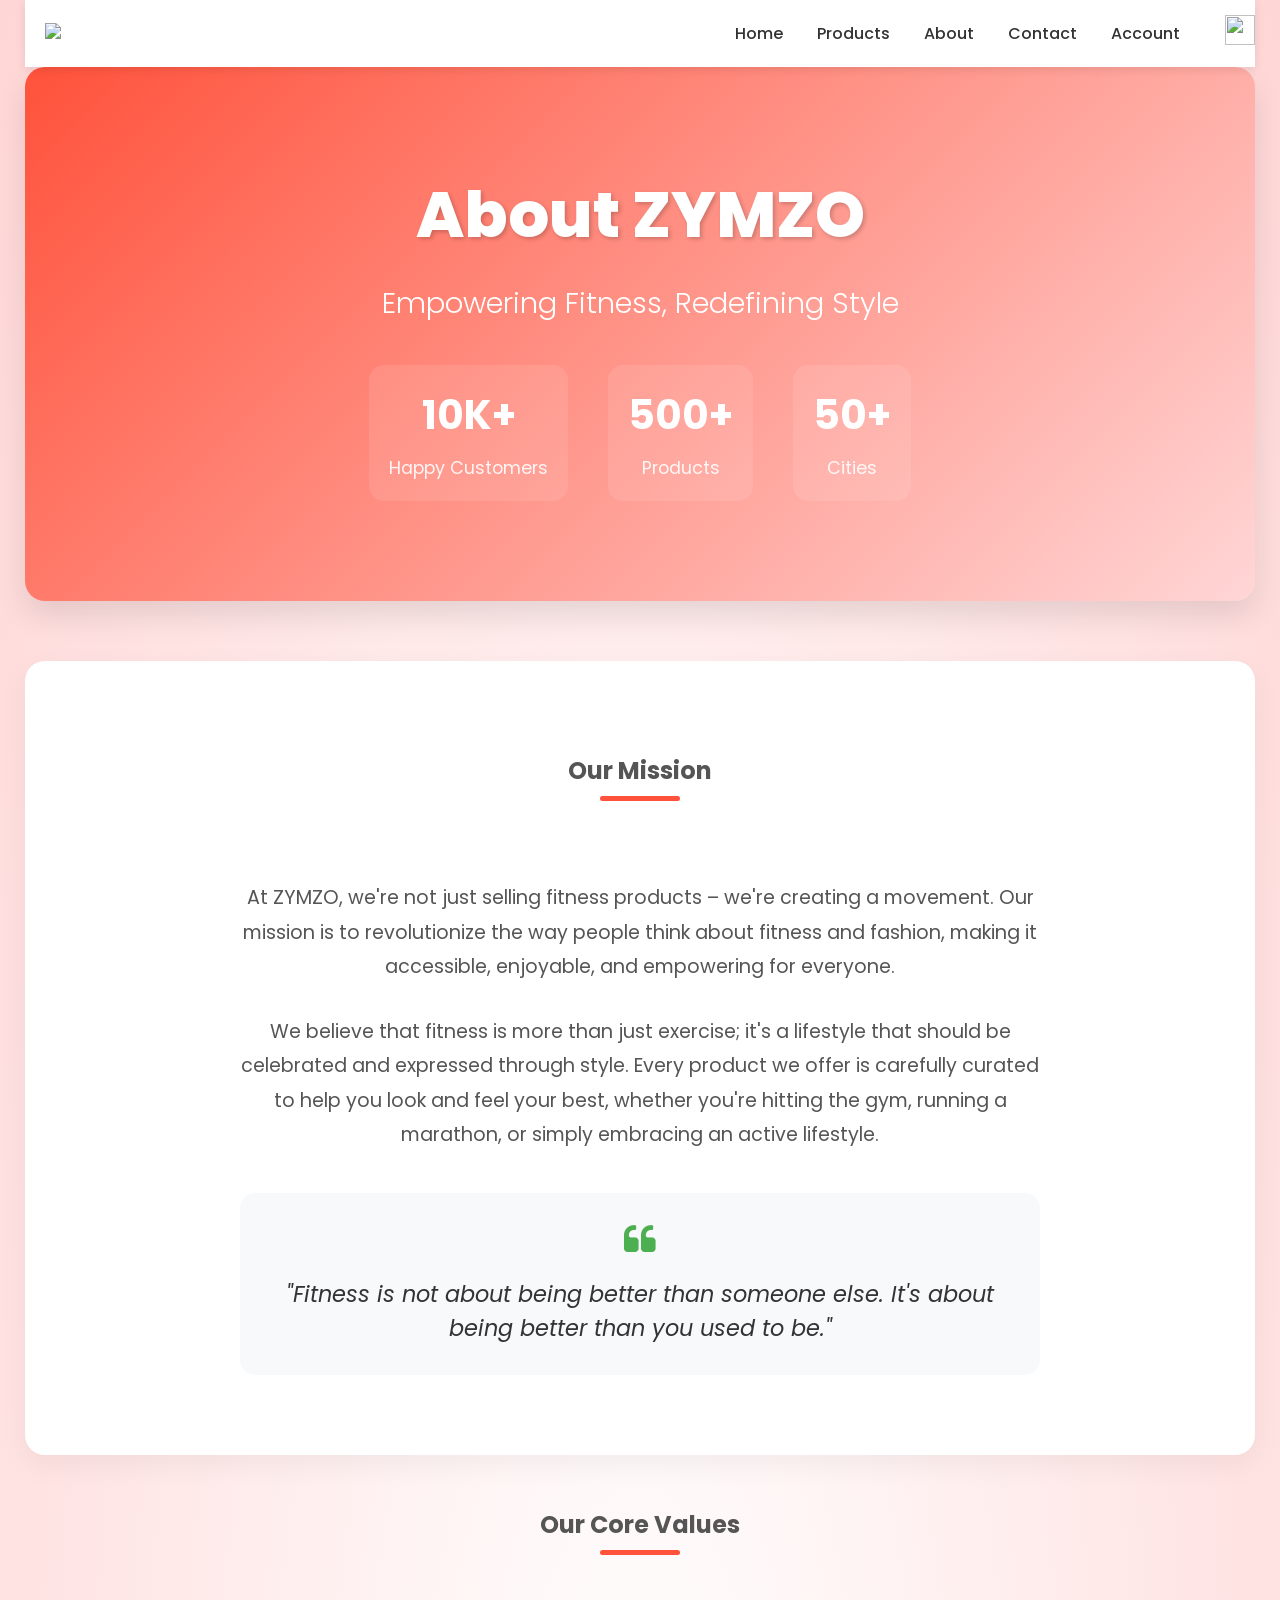
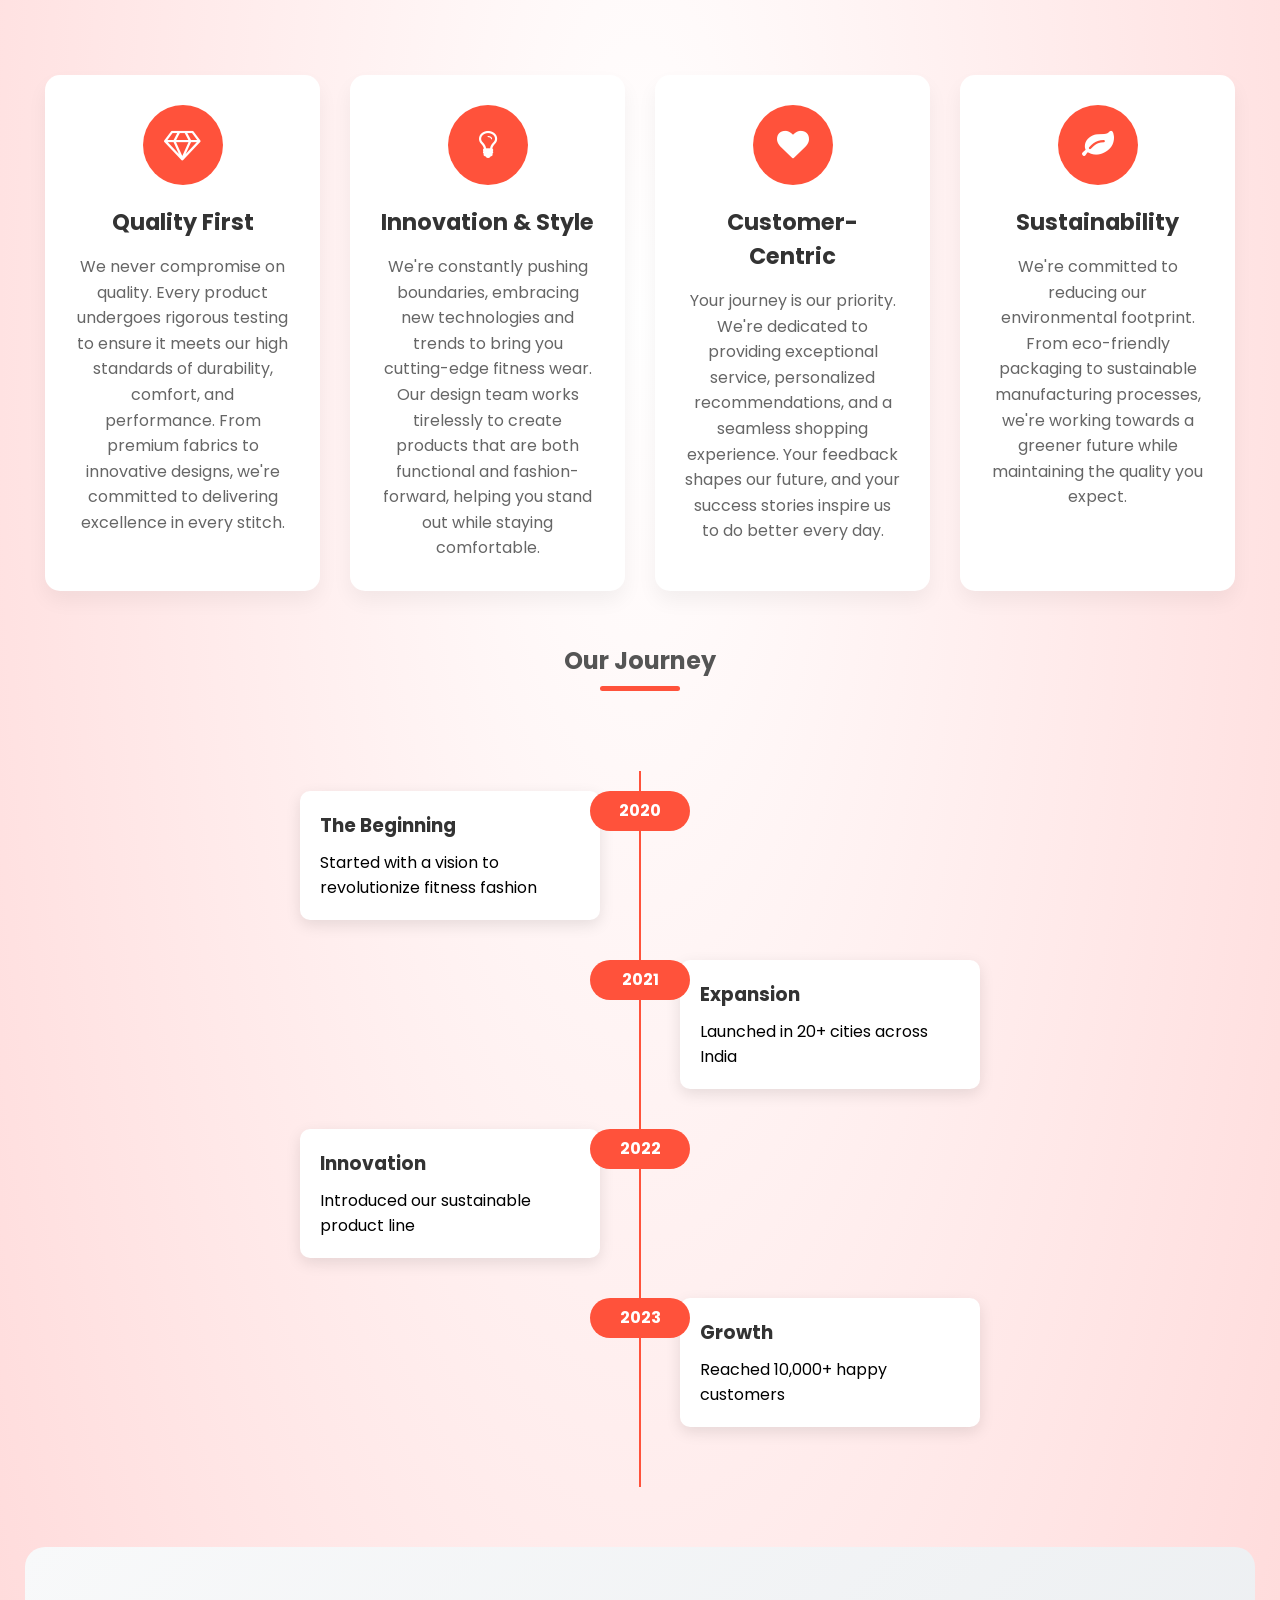
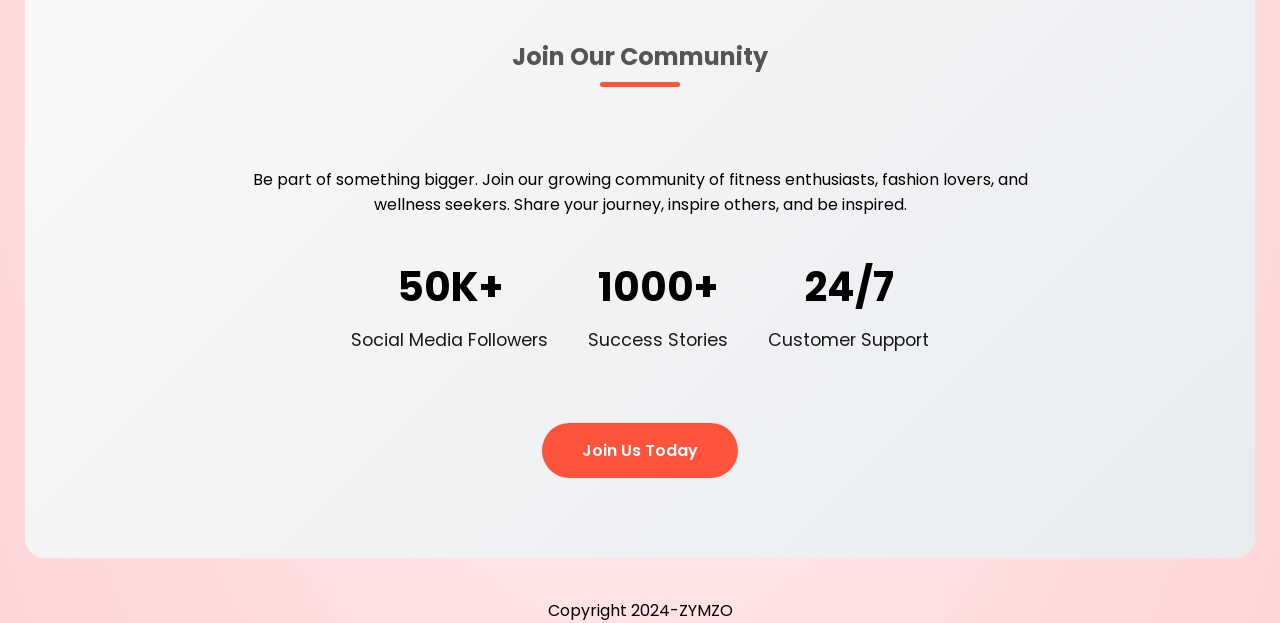
==== about.html @ 49708980 "Add files via upload" ====
<!DOCTYPE html>
<html lang="en">
<head>
    <meta charset="UTF-8">
    <meta name="viewport" content="width=device-width, initial-scale=1.0">
    <title>About - ZYMZO</title>
    <link rel="stylesheet" href="style.css">
    <link rel="preconnect" href="https://fonts.googleapis.com">
<link rel="preconnect" href="https://fonts.gstatic.com" crossorigin>
<link href="https://fonts.googleapis.com/css2?family=Baloo+Bhai+2:wght@400..800&family=Fjalla+One&family=Noto+Serif+Oriya:wght@400..700&family=Poppins:ital,wght@0,100;0,200;0,300;0,400;0,500;0,600;0,700;0,800;0,900;1,100;1,200;1,300;1,400;1,500;1,600;1,700;1,800;1,900&family=Source+Code+Pro:ital,wght@0,200..900;1,200..900&family=Ubuntu:ital,wght@0,300;0,400;0,500;0,700;1,300;1,400;1,500;1,700&display=swap" rel="stylesheet">
<link rel="stylesheet" href="https://cdnjs.cloudflare.com/ajax/libs/font-awesome/4.7.0/css/font-awesome.min.css">
</head>
<body>
    <div class="main_header">
    <div class="main_container">
    <div class="top_navbar">
        <div class="brand_logo">
           <a href="index.html"><img src="Assets/logo.png" width="125px"></a>
        </div>
        <div class="nav_items">
            <div class="nav_menu">
                <ul id="menu_items">
                    <li><a href="index.html" class="menu_link">Home</a></li>
                    <li><a href="products.html" class="menu_link">Products</a></li>
                    <li><a href="about.html" class="menu_link">About</a></li>
                    <li><a href="contact.html" class="menu_link">Contact</a></li>
                    <li><a href="account.html" class="menu_link">Account</a></li>
                </ul>
            </div>
        </div>
        
        <a href="cart.html"><img src="Assets/cart.png" height="30px" width="30px"></a>
        <img src="Assets/hamburger_menu_navbar_options_icon_196495.png" height="30px" width="30px" class="mobile_menu" onclick="menutoggle()">
    </div>
    <div class="about_section">
        <div class="about_hero">
            <h1 class="hero_title">About ZYMZO</h1>
            <p class="hero_subtitle">Empowering Fitness, Redefining Style</p>
            <div class="hero_stats">
                <div class="stat_item">
                    <span class="stat_number">10K+</span>
                    <span class="stat_label">Happy Customers</span>
                </div>
                <div class="stat_item">
                    <span class="stat_number">500+</span>
                    <span class="stat_label">Products</span>
                </div>
                <div class="stat_item">
                    <span class="stat_number">50+</span>
                    <span class="stat_label">Cities</span>
                </div>
            </div>
        </div>

        <div class="mission_section">
            <h2 class="section_title">Our Mission</h2>
            <div class="mission_content">
                <p class="mission_text">At ZYMZO, we're not just selling fitness products – we're creating a movement. Our mission is to revolutionize the way people think about fitness and fashion, making it accessible, enjoyable, and empowering for everyone.</p>
                <p class="mission_text">We believe that fitness is more than just exercise; it's a lifestyle that should be celebrated and expressed through style. Every product we offer is carefully curated to help you look and feel your best, whether you're hitting the gym, running a marathon, or simply embracing an active lifestyle.</p>
                <div class="mission_quote">
                    <i class="fa fa-quote-left"></i>
                    <p>"Fitness is not about being better than someone else. It's about being better than you used to be."</p>
                </div>
            </div>
        </div>

        <div class="values_section">
            <h2 class="section_title">Our Core Values</h2>
            <div class="values_grid">
                <div class="value_item">
                    <div class="value_icon">
                        <i class="fa fa-diamond"></i>
                    </div>
                    <h3>Quality First</h3>
                    <p>We never compromise on quality. Every product undergoes rigorous testing to ensure it meets our high standards of durability, comfort, and performance. From premium fabrics to innovative designs, we're committed to delivering excellence in every stitch.</p>
                </div>
                <div class="value_item">
                    <div class="value_icon">
                        <i class="fa fa-lightbulb-o"></i>
                    </div>
                    <h3>Innovation & Style</h3>
                    <p>We're constantly pushing boundaries, embracing new technologies and trends to bring you cutting-edge fitness wear. Our design team works tirelessly to create products that are both functional and fashion-forward, helping you stand out while staying comfortable.</p>
                </div>
                <div class="value_item">
                    <div class="value_icon">
                        <i class="fa fa-heart"></i>
                    </div>
                    <h3>Customer-Centric</h3>
                    <p>Your journey is our priority. We're dedicated to providing exceptional service, personalized recommendations, and a seamless shopping experience. Your feedback shapes our future, and your success stories inspire us to do better every day.</p>
                </div>
                <div class="value_item">
                    <div class="value_icon">
                        <i class="fa fa-leaf"></i>
                    </div>
                    <h3>Sustainability</h3>
                    <p>We're committed to reducing our environmental footprint. From eco-friendly packaging to sustainable manufacturing processes, we're working towards a greener future while maintaining the quality you expect.</p>
                </div>
            </div>
        </div>

        <div class="journey_section">
            <h2 class="section_title">Our Journey</h2>
            <div class="timeline">
                <div class="timeline_item">
                    <div class="timeline_year">2020</div>
                    <div class="timeline_content">
                        <h3>The Beginning</h3>
                        <p>Started with a vision to revolutionize fitness fashion</p>
                    </div>
                </div>
                <div class="timeline_item">
                    <div class="timeline_year">2021</div>
                    <div class="timeline_content">
                        <h3>Expansion</h3>
                        <p>Launched in 20+ cities across India</p>
                    </div>
                </div>
                <div class="timeline_item">
                    <div class="timeline_year">2022</div>
                    <div class="timeline_content">
                        <h3>Innovation</h3>
                        <p>Introduced our sustainable product line</p>
                    </div>
                </div>
                <div class="timeline_item">
                    <div class="timeline_year">2023</div>
                    <div class="timeline_content">
                        <h3>Growth</h3>
                        <p>Reached 10,000+ happy customers</p>
                    </div>
                </div>
            </div>
        </div>

        <div class="community_section">
            <h2 class="section_title">Join Our Community</h2>
            <div class="community_content">
                <p>Be part of something bigger. Join our growing community of fitness enthusiasts, fashion lovers, and wellness seekers. Share your journey, inspire others, and be inspired.</p>
                <div class="community_stats">
                    <div class="community_stat">
                        <span class="stat_number">50K+</span>
                        <span class="stat_label">Social Media Followers</span>
                    </div>
                    <div class="community_stat">
                        <span class="stat_number">1000+</span>
                        <span class="stat_label">Success Stories</span>
                    </div>
                    <div class="community_stat">
                        <span class="stat_number">24/7</span>
                        <span class="stat_label">Customer Support</span>
                    </div>
                </div>
                <a href="contact.html" class="join_btn">Join Us Today</a>
            </div>
        </div>
    </div>
</div>
<p class="footer_copyright">Copyright 2024-ZYMZO</p>
</body>
</html>
---- style.css ----
*{
    margin:0;
    padding:0;
    box-sizing:border-box;
}
body{
    font-family: "Poppins", serif;
    background: linear-gradient(135deg, #f5f7fa 0%, #e4efe9 100%);
}
.main_header {
    background: radial-gradient(#fff, #ffd6d6);
    width: 100%;
}

/* Add a specific style for the home page header */
.home_header {
    height: 100vh;
}

.main_container {
    max-width: 1300px;
    margin: auto;
    padding-left: 25px;
    padding-right: 25px;
}

.top_navbar {
    display: flex;
    align-items: center;
    padding: 15px 0;
    background: #fff;
    box-shadow: 0 2px 10px rgba(0,0,0,0.1);
    position: sticky;
    top: 0;
    z-index: 1000;
    width: 100%;
}

.navbar_container {
    width: 100%;
    padding: 0 25px;
    display: flex;
    align-items: center;
    justify-content: space-between;
}

.brand_logo {
    width: 125px;
    margin-left: 20px;
}

.brand_logo img {
    transition: transform 0.3s ease;
}

.brand_logo img:hover {
    transform: scale(1.05);
}

.nav_items {
    flex: 1;
    text-align: right;
    margin-right: 30px;
}

.nav_menu {
    display: inline-block;
    list-style-type: none;
}

#menu_items {
    display: inline-block;
    list-style-type: none;
    margin: 0;
    padding: 0;
}

#menu_items li {
    display: inline-block;
    margin: 0 15px;
    position: relative;
}

.menu_link {
    text-decoration: none;
    color: #333;
    font-weight: 500;
    font-size: 16px;
    padding: 8px 0;
    position: relative;
    transition: color 0.3s ease;
}

.menu_link::after {
    content: '';
    position: absolute;
    width: 0;
    height: 2px;
    background: #ff523b;
    bottom: 0;
    left: 0;
    transition: width 0.3s ease;
}

.menu_link:hover {
    color: #ff523b;
}

.menu_link:hover::after {
    width: 100%;
}

.top_navbar a img {
    transition: transform 0.3s ease;
}

.top_navbar a img:hover {
    transform: scale(1.1);
}

.mobile_menu {
    display: none;
    cursor: pointer;
    margin-right: 20px;
    transition: transform 0.3s ease;
}

.mobile_menu:hover {
    transform: scale(1.1);
}

/* Main Content Styles */
.main_row {
    display: flex;
    align-items: center;
    flex-wrap: wrap;
    justify-content: space-around;
    margin-top: 70px;
}

.left_col {
    flex-basis: 50%;
    min-width: 300px;
}

.left_col h1 {
    font-size: 50px;
    line-height: 60px;
    margin: 25px 0;
}

.action_btn {
    display: inline-block;
    background: #ff523b;
    color: #fff;
    padding: 8px 30px;
    margin: 30px 0;
    border-radius: 30px;
    text-decoration: none;
    transition: background 0.5s;
}

.action_btn:hover {
    background: #563434;
}

.right_col {
    flex-basis: 50%;
    min-width: 300px;
}

.right_col img {
    max-width: 100%;
    padding: 50px 0;
    transition: none;
}

.right_col:hover img {
    transform: none;
    filter: none;
}

/* Category Section */
.category_section {
    margin: 70px 0;
}

.section_container {
    max-width: 1080px;
    margin: auto;
    padding-left: 25px;
    padding-right: 25px;
}

.category_row {
    display: flex;
    align-items: stretch;
    flex-wrap: wrap;
    justify-content: space-around;
    gap: 20px;
}

.category_col {
    flex: 1;
    min-width: 250px;
    margin-bottom: 30px;
    height: 300px;
    overflow: hidden;
    border-radius: 8px;
}

.category_col img {
    width: 100%;
    height: 100%;
    object-fit: cover;
    transition: all 0.3s ease;
    border-radius: 8px;
}

.category_col:hover img {
    transform: scale(1.05);
    box-shadow: 0 5px 15px rgba(0,0,0,0.2);
}

/* Featured Products */
.featured_section {
    margin: 70px 0;
}

.section_title {
    text-align: center;
    margin: 0 auto 80px;
    position: relative;
    line-height: 60px;
    color: #555;
}

.section_title::after {
    content: '';
    background: #ff523b;
    width: 80px;
    height: 5px;
    border-radius: 5px;
    position: absolute;
    bottom: 0;
    left: 50%;
    transform: translateX(-50%);
}

.product_row {
    display: flex;
    align-items: center;
    flex-wrap: wrap;
    justify-content: space-around;
}

.product_col {
    flex-basis: 25%;
    padding: 10px;
    min-width: 200px;
    margin-bottom: 50px;
    transition: transform 0.5s;
}

.product_col:hover {
    transform: translateY(-5px);
}

.product_col img {
    width: 100%;
    transition: all 0.3s ease;
    border-radius: 8px;
}

.product_col:hover img {
    transform: scale(1.05);
    box-shadow: 0 5px 15px rgba(0,0,0,0.2);
}

.star_rating {
    color: #ff523b;
}

/* Footer Styles */
.main_footer {
    background: #000;
    color: #8a8a8a;
    font-size: 14px;
    padding: 60px 0 20px;
}

.footer_container {
    max-width: 1300px;
    margin: auto;
    padding-left: 25px;
    padding-right: 25px;
}

.footer_row {
    display: flex;
    align-items: center;
    flex-wrap: wrap;
    justify-content: space-around;
}

.footer_app {
    flex-basis: 25%;
    min-width: 250px;
    margin-bottom: 20px;
}

.footer_brand {
    flex-basis: 25%;
    min-width: 250px;
    margin-bottom: 20px;
    text-align: center;
}

.footer_links {
    flex-basis: 25%;
    min-width: 250px;
    margin-bottom: 20px;
}

.footer_social {
    flex-basis: 25%;
    min-width: 250px;
    margin-bottom: 20px;
}

.footer_copyright {
    text-align: center;
    margin-top: 20px;
}

.footer_brand img {
    width: 180px;
    margin-bottom: 20px;
    filter: brightness(0) invert(1);
    transition: all 0.3s ease;
}

.footer_brand:hover img {
    transform: scale(1.05);
    filter: brightness(0) invert(1) drop-shadow(0 0 5px rgba(255,255,255,0.5));
}

/* Responsive Design */
@media only screen and (max-width: 800px) {
    .navbar_container {
        padding: 0 15px;
    }
    
    .nav_items {
        margin-right: 15px;
    }

    #menu_items {
        position: absolute;
        top: 70px;
        left: 0;
        background: #fff;
        width: 100%;
        overflow: hidden;
        transition: max-height 0.5s ease;
        box-shadow: 0 5px 10px rgba(0,0,0,0.1);
    }
    
    #menu_items li {
        display: block;
        margin: 0;
        text-align: center;
        padding: 15px 0;
        border-bottom: 1px solid #eee;
    }
    
    #menu_items li:last-child {
        border-bottom: none;
    }
    
    .menu_link {
        color: #333;
        display: block;
        padding: 10px 0;
    }

    .menu_link::after {
        display: none;
    }
    
    .mobile_menu {
        display: block;
    }

    .brand_logo {
        margin-left: 15px;
    }

    .product_col {
        flex-basis: 50%;
    }
}

@media only screen and (max-width: 600px) {
    .top_navbar {
        padding: 10px 0;
    }

    .brand_logo {
        width: 100px;
    }

    #menu_items {
        top: 60px;
    }

    .main_row {
        text-align: center;
    }
    
    .left_col, .right_col {
        flex-basis: 100%;
    }
    
    .product_col {
        flex-basis: 100%;
    }
}

.row{
    display: flex;
    align-items: center;
    flex-wrap: wrap;
    justify-content: space-around;
}
.col-2{
    flex-basis:50%;
    min-width:300px;
}
.col-2 img{
    max-width:100%;
    padding:50px 0;
}
.col-2 h1{
    font-size:50px;
    line-height:60px;
    margin:25px 0;
}
.btn{
    display: inline-block;
    background: #4CAF50;
    color: #fff;
    padding: 12px 35px;
    margin: 30px 0;
    border-radius: 30px;
    transition: all 0.3s ease;
    font-weight: 500;
    box-shadow: 0 4px 15px rgba(76, 175, 80, 0.2);
}
.btn:hover{
    background: #45a049;
    transform: translateY(-2px);
    box-shadow: 0 6px 20px rgba(76, 175, 80, 0.3);
}
.header{
    background: linear-gradient(135deg, #ffffff 0%, #e4efe9 100%);
    padding: 20px 0;
}
.header .row{
    margin-top:70px;
}
.categories{
    margin:70px 0;
}
.col-3{
    flex-basis: 30%;
    min-width:250px;
    margin-bottom:30px;
}
.col-3 img{
   width:100%;
}
.small-containers{
    max-width:1080px;
    margin:auto;
    padding-left:25px;
    padding-right:25px;
}
.col-4{
    flex-basis: 25%;
    padding: 15px;
    min-width: 200px;
    margin-bottom: 50px;
    transition: all 0.3s ease;
    background: white;
    border-radius: 10px;
    box-shadow: 0 5px 15px rgba(0, 0, 0, 0.05);
}
.col-4 img{
   width:100%;
}
.title{
    text-align: center;
    margin: 0 auto 80px;
    position: relative;
    line-height: 60px;
    color: #2c3e50;
    font-size: 2.2em;
}
.title::after{
    content: '';
    background: #4CAF50;
    width: 100px;
    height: 5px;
    border-radius: 5px;
    position: absolute;
    bottom: -10px;
    left: 50%;
    transform: translateX(-50%);
}
h4{
    color:#555;
    font-weight:normal;
}
.col-4 p{
    font-size:14px;
}
.rating .fa{
    color: #ffc107;
}
.col-4:hover{
    transform: translateY(-10px);
    box-shadow: 0 8px 25px rgba(0, 0, 0, 0.1);
}
.offer{
    background: linear-gradient(135deg, #ffffff 0%, #e4efe9 100%);
    margin-top: 80px;
    padding: 50px 0;
    border-radius: 20px;
    box-shadow: 0 5px 20px rgba(0, 0, 0, 0.05);
}
.col-2 .offer-img{
    padding:50px;
}
small{
    color:#555;
}
.testimonial{
    padding-top:100px;
}
.testimonial .col-3{
    text-align: center;
    padding: 40px 20px;
    cursor: pointer;
    box-shadow: 0 5px 15px rgba(0, 0, 0, 0.05);
    transition: all 0.3s ease;
    background: white;
    border-radius: 15px;
    margin: 15px;
}
.testimonial .col-3 img{
    width:50px;
    margin-top:20px;
    border-radius:50%;
    transition: all 0.3s ease;
}
.testimonial .col-3:hover img {
    transform: scale(1.2);
    box-shadow: 0 5px 15px rgba(0,0,0,0.2);
}
.fa.fa-quote-left{
    font-size: 34px;
    color: #4CAF50;
}
.col-3 p{
    font-size: 12px;
    margin:12px 0;
    color:#777;
}
.testimonial .col-3 h3{
    font-weight: 600;
    color:#555;
    font-size: 16px;
}
.brands{
    margin:100px auto;
}
.col-5{
    width:160px;
}
.col-5 img{
    width:100%;
    cursor: pointer;
    filter:grayscale(100%);
    transition: all 0.3s ease;
}
.col-5 img:hover{
    filter:grayscale(0);
    transform: scale(1.1);
}
.footer{
    background: #2c3e50;
    color: #fff;
    font-size: 14px;
    padding: 60px 0 20px;
    margin-top: 50px;
}
.footer p{
    color:#8a8a8a;
}
.footer h3{
    color: #fff;
    margin-bottom: 20px;
    font-weight: 600;
}
.footer-col-1,.footer-col-2,.footer-col-3,.footer-col-4{
    min-width:250px;
    margin-bottom:20px;
    padding: 0 20px;
}
.footer-col-1{
    flex-basis:30%;
}
.footer-col-2{
    flex:1;
    text-align:center;
}
.footer-col-2 img{
    width:180px;
    margin-bottom:20px;
    filter: brightness(0) invert(1);
}
.footer-col-3,.footer-col-4{
    flex-basis:12%;
    text-align:center;
}
ul{
    list-style-type:none;
}
.app-logo{
    margin-top:20px;
}
.app-logo img{
    width:140px;
    transition: all 0.3s ease;
    margin: 5px;
}
.app-logo img:hover {
    transform: scale(1.1);
    filter: brightness(1.1);
}
.footer hr{
    border: none;
    background: #4CAF50;
    height: 1px;
    margin: 20px 0;
    opacity: 0.2;
}
.copyright{
    text-align: center;
    color: #fff;
    opacity: 0.8;
}
.menu-icon{
    width:28px;
    margin-left:20px;
    display: none;
}
@media only screen and(max-width:800px) {
    nav ul{
        position: absolute;
        top: 70px;
        left: 0;
        background: white;
        width: 100%;
        padding: 20px;
        box-shadow: 0 5px 15px rgba(0, 0, 0, 0.1);
    }
    nav ul li{
        display: block;
        margin: 15px 0;
    }
    nav ul li a{
        color:#fff;
    }
    .menu-icon{
        display: block;
        cursor: pointer;
    }
    
}
.row-2{
    justify-content: space-between;
    margin:100px auto 50px;
}
select{
    border:1px solid #ff523b;
    padding:5px;
}
select:focus{
    outline:none;
}
.page-btn{
    margin:0 auto 80px;
}
.page-btn span{
    display: inline-block;
    border:1px solid #ff523b;
    margin-left:10px;
    width:40px;
    height:40px;
    text-align: center;
    line-height:40px;
    cursor:pointer;

}
.page-btn span:hover{
    background: #ff523b;
    color:white;
}
/*single*/
.single-product{
    margin-top:80px;
}
.single-product .col-2 img{
    padding:0;
}
.single-product .col-2{
    padding:20px;
}
.single-product h4{
    margin:20px 0;
    font-size: 22px;
    font-weight:bold ;
}
.single-product select{
    display: block;
    padding:10px;
    margin-top:20px;
}
.single-product input{
    width:50px;
    height:40px;
    padding-left:10px;
    font-size:20px;
    margin-right:10px;
    border:1px solid #ff523b;
}
input:focus{
    outline:none;
}
.single-product .fa{
    color:#ff523b;
    margin-left:10px;
}
.small-img-row{
   display: flex;
   justify-content: space-between;
}
.small-img-col{
    flex-basis:24%;
    cursor:pointer;
}

.cart-page{
    margin:80px auto;
}
table{
    width:100%;
    border-collapse: collapse;
}
.cart-info{
    display: flex;
    flex-wrap: wrap;
}
th{
    text-align: left;
    padding:5px;
    color:white;
    font-weight:normal;
    background: #ff523b;
}
td{
    padding:10px 5px;
}
td input{
    padding:5px;
    width:40px;
    height:30px;
}
td a{
   color:#ff523b;
   font-size: 12px; 
}
td img{
    width:80px;
    height:80px;
    margin-right:10px;
}
.total-price{
    display: flex;
    justify-content: flex-end;
}
.total-price table{
    border-top:3px solid #ff523b;
    width:100%;
    max-width:400px;
}
td:last-child{
    text-align: right;
}
th:last-child{
    text-align: right;
}
/*--account---*/
body{
    background: radial-gradient(#fff,#ffd6d6);
}
.account-page{
    padding:50px 0;
}
.form-container{
    background: white;
    padding: 30px;
    border-radius: 15px;
    box-shadow: 0 5px 20px rgba(0, 0, 0, 0.1);
}
.form-container span{
    font-weight: bold;
    padding:0 10px;
    color:#555;
    cursor:pointer;
    width:100px;
    display: inline-block;
}
.form-btn{
    display: inline-block;
}
.form-container form{
    max-width: 300px;
    padding:0 20px;
    position:absolute;
    top:130px;
    transition:transform 1s;
    overflow: hidden;
}
form input{
    width:100%;
    padding: 12px;
    margin: 10px 0;
    border: 1px solid #e0e0e0;
    border-radius: 5px;
    transition: all 0.3s ease;
}
form .btn{
    width:100%;
    border:none;
    cursor:pointer;
    margin:10px 0;
}
form .btn:focus{
    outline:none;
}
#loginform{
    display: block;
}
#regform{
    display:none;
}
form a{
    font-size:12px;
}
#indicator {
    width: 100px;
    border: none;
    background: #ff523b;
    height: 3px;
    margin-top: 8px;
    transform: translateX(0);  /* ✅ Correct default position under "Login" */
    transition: transform 0.5s ease;
}







@media only screen and(max-width:600px) {
    .row{
        text-align: center;
    }
    .col-2,.col-3,.col-4{
        flex-basis:100%;
    }
    .single-product .row{
        text-align: left;
    }
    .single-product .col-2{
        padding:20px 0;
    }
    .single-product h1{
        font-size:15px;
        line-height:32px;
    }
    .cart-info p{
        display: none;
    }
}
/* General Contact Page Styles */
.contact-container {
    max-width: 1200px;
    margin: 0 auto;
    padding: 50px 20px;
    text-align: center;
}

.contact-info {
    margin-bottom: 50px;
}

.contact-info h2 {
    font-size: 36px;
    color: #333;
    margin-bottom: 15px;
}

.contact-info p {
    font-size: 16px;
    color: #666;
    line-height: 1.6;
    max-width: 800px;
    margin: 0 auto;
}

.contact-form {
    max-width: 800px;
    margin: 0 auto;
    text-align: left;
    padding: 30px;
    background-color: #f9f9f9;
    box-shadow: 0 4px 12px rgba(0, 0, 0, 0.1);
    border-radius: 8px;
}

.contact-form .form-field {
    margin-bottom: 20px;
}

.contact-form .form-field label {
    font-size: 16px;
    color: #555;
    display: block;
    margin-bottom: 8px;
}

.contact-form .form-field input,
.contact-form .form-field textarea {
    width: 100%;
    padding: 12px;
    font-size: 16px;
    border: 1px solid #ccc;
    border-radius: 5px;
    box-sizing: border-box;
}

.contact-form .form-field textarea {
    resize: vertical;
}

.contact-form .submit-btn {
    background-color: #ff523b;
    color: #fff;
    font-size: 16px;
    padding: 15px 30px;
    border: none;
    border-radius: 5px;
    cursor: pointer;
    transition: background-color 0.3s;
}

.contact-form .submit-btn:hover {
    background-color: #e04b34;
}

.contact-details {
    margin-top: 50px;
}

.contact-details h3 {
    font-size: 24px;
    color: #333;
    margin-bottom: 15px;
}

.contact-details p {
    font-size: 16px;
    color: #555;
    line-height: 1.6;
}

@media only screen and (max-width: 768px) {
    .contact-container {
        padding: 30px 15px;
    }

    .contact-form {
        padding: 20px;
    }
}
/* About Page Styles */
.about-container {
    max-width: 1300px;
    margin: auto;
    padding: 40px 20px;
    font-family: 'Poppins', sans-serif;
}

.about-hero {
    text-align: center;
    background: radial-gradient(circle, #ff523b, #ffd6d6);
    color: #fff;
    padding: 80px 20px;
    margin-bottom: 40px;
    border-radius: 20px;
    box-shadow: 0 15px 30px rgba(0,0,0,0.1);
}

.about-hero h1 {
    font-size: 60px;
    margin-bottom: 20px;
    letter-spacing: 2px;
}

.about-hero p {
    font-size: 24px;
    font-weight: 300;
    letter-spacing: 1px;
}

.mission-section, .values-section, .team-section, .history-section {
    margin-bottom: 60px;
}

.mission-section h2, .values-section h2, .team-section h2, .history-section h2 {
    font-size: 36px;
    color: #333;
    margin-bottom: 20px;
    text-align: center;
    position: relative;
}

.mission-section h2::after, .values-section h2::after, .team-section h2::after, .history-section h2::after {
    content: '';
    width: 80px;
    height: 4px;
    background: #ff523b;
    position: absolute;
    bottom: -10px;
    left: 50%;
    transform: translateX(-50%);
}

.values {
    display: flex;
    gap: 20px;
    flex-wrap: wrap;
    justify-content: center;
}

.value-item {
    flex-basis: 30%;
    min-width: 250px;
    background: #f9f9f9;
    padding: 30px;
    border-radius: 15px;
    box-shadow: 0 10px 20px rgba(0,0,0,0.05);
    text-align: center;
    margin-bottom: 20px;
}

.value-item h3 {
    color: #ff523b;
    margin-bottom: 15px;
}

.team-members {
    display: flex;
    gap: 20px;
    flex-wrap: wrap;
    justify-content: center;
}

.team-member {
    flex-basis: 30%;
    min-width: 250px;
    text-align: center;
    margin-bottom: 30px;
}

.team-member img {
    width: 200px;
    height: 200px;
    border-radius: 50%;
    margin-bottom: 15px;
    box-shadow: 0 10px 20px rgba(0,0,0,0.1);
    transition: all 0.3s ease;
}

.team-member:hover img {
    transform: scale(1.05);
    box-shadow: 0 15px 30px rgba(0,0,0,0.2);
    filter: brightness(1.05);
}

.team-member h4 {
    color: #333;
    margin-bottom: 5px;
}

.team-member p {
    color: #777;
    font-weight: 300;
}

.history-section p {
    font-size: 18px;
    line-height: 1.6;
    color: #555;
    text-align: center;
    max-width: 900px;
    margin: auto;
}

/* Image Hover Effects */
.product_col img {
    width: 100%;
    transition: all 0.3s ease;
    border-radius: 8px;
}

.product_col:hover img {
    transform: scale(1.05);
    box-shadow: 0 5px 15px rgba(0,0,0,0.2);
}

.category_col img {
    width: 100%;
    transition: all 0.3s ease;
    border-radius: 8px;
}

.category_col:hover img {
    transform: scale(1.05);
    box-shadow: 0 5px 15px rgba(0,0,0,0.2);
}

.right_col img {
    max-width: 100%;
    padding: 50px 0;
    transition: none;
}

.right_col:hover img {
    transform: none;
    filter: none;
}

.team_member img {
    width: 200px;
    height: 200px;
    border-radius: 50%;
    margin-bottom: 15px;
    box-shadow: 0 10px 20px rgba(0,0,0,0.1);
    transition: all 0.3s ease;
}

.team_member:hover img {
    transform: scale(1.05);
    box-shadow: 0 15px 30px rgba(0,0,0,0.2);
    filter: brightness(1.05);
}

.cart_item img {
    width: 200px;
    height: 200px;
    transition: all 0.3s ease;
    border-radius: 8px;
}

.cart_item:hover img {
    transform: scale(1.05);
    box-shadow: 0 5px 15px rgba(0,0,0,0.2);
}

.app_logo img {
    width: 140px;
    transition: all 0.3s ease;
    margin: 5px;
}

.app_logo img:hover {
    transform: scale(1.1);
    filter: brightness(1.1);
}

.footer_brand img {
    width: 180px;
    margin-bottom: 20px;
    filter: brightness(0) invert(1);
    transition: all 0.3s ease;
}

.footer_brand:hover img {
    transform: scale(1.05);
    filter: brightness(0) invert(1) drop-shadow(0 0 5px rgba(255,255,255,0.5));
}

.col-5 img {
    width: 100%;
    cursor: pointer;
    filter: grayscale(100%);
    transition: all 0.3s ease;
}

.col-5 img:hover {
    filter: grayscale(0);
    transform: scale(1.1);
}

.testimonial .col-3 img {
    width: 50px;
    margin-top: 20px;
    border-radius: 50%;
    transition: all 0.3s ease;
}

.testimonial .col-3:hover img {
    transform: scale(1.2);
    box-shadow: 0 5px 15px rgba(0,0,0,0.2);
}

.offer-img {
    padding: 50px;
    transition: all 0.3s ease;
}

.offer-img:hover {
    transform: scale(1.05);
    filter: brightness(1.05);
}

/* Update the main container image hover to exclude header image */
.main_container img:not(.brand_logo img):not(.mobile_menu):not(.app_logo img):not(.footer_brand img):not(.right_col img) {
    transition: all 0.3s ease;
}

.main_container img:not(.brand_logo img):not(.mobile_menu):not(.app_logo img):not(.footer_brand img):not(.right_col img):hover {
    transform: scale(1.05);
    box-shadow: 0 5px 15px rgba(0,0,0,0.2);
}

/* Ensure smooth transitions for all images */
img {
    transition: all 0.3s ease;
}

/* Add a subtle zoom effect to product images in the cart */
.cart_section .cart_item img {
    transition: transform 0.3s ease, box-shadow 0.3s ease;
}

.cart_section .cart_item:hover img {
    transform: scale(1.05);
    box-shadow: 0 5px 15px rgba(0,0,0,0.2);
}

/* Add hover effect to category images */
.category_section .category_col img {
    transition: transform 0.3s ease, box-shadow 0.3s ease;
}

.category_section .category_col:hover img {
    transform: scale(1.05);
    box-shadow: 0 5px 15px rgba(0,0,0,0.2);
}

/* Add hover effect to featured product images */
.featured_section .product_col img {
    transition: transform 0.3s ease, box-shadow 0.3s ease;
}

.featured_section .product_col:hover img {
    transform: scale(1.05);
    box-shadow: 0 5px 15px rgba(0,0,0,0.2);
}

/* Add hover effect to team member images */
.team_section .team_member img {
    transition: transform 0.3s ease, box-shadow 0.3s ease, filter 0.3s ease;
}

.team_section .team_member:hover img {
    transform: scale(1.05);
    box-shadow: 0 15px 30px rgba(0,0,0,0.2);
    filter: brightness(1.05);
}

/* Add hover effect to testimonial images */
.testimonial .col-3 img {
    transition: transform 0.3s ease, box-shadow 0.3s ease;
}

.testimonial .col-3:hover img {
    transform: scale(1.2);
    box-shadow: 0 5px 15px rgba(0,0,0,0.2);
}

/* Add hover effect to brand images */
.brands .col-5 img {
    transition: transform 0.3s ease, filter 0.3s ease;
}

.brands .col-5:hover img {
    transform: scale(1.1);
    filter: grayscale(0);
}

/* Add hover effect to app store images */
.app_logo img {
    transition: transform 0.3s ease, filter 0.3s ease;
}

.app_logo img:hover {
    transform: scale(1.1);
    filter: brightness(1.1);
}

/* Add hover effect to footer brand image */
.footer_brand img {
    transition: transform 0.3s ease, filter 0.3s ease;
}

.footer_brand:hover img {
    transform: scale(1.05);
    filter: brightness(0) invert(1) drop-shadow(0 0 5px rgba(255,255,255,0.5));
}

/* About Page Enhanced Styles */
.about_hero {
    text-align: center;
    background: linear-gradient(135deg, #ff523b 0%, #ffd6d6 100%);
    color: #fff;
    padding: 100px 20px;
    margin-bottom: 60px;
    border-radius: 20px;
    box-shadow: 0 15px 30px rgba(0,0,0,0.1);
    position: relative;
    overflow: hidden;
}

.about_hero::before {
    content: '';
    position: absolute;
    top: 0;
    left: 0;
    right: 0;
    bottom: 0;
    background: url('Assets/pattern.png');
    opacity: 0.1;
    animation: slide 20s linear infinite;
}

@keyframes slide {
    from { background-position: 0 0; }
    to { background-position: 100% 100%; }
}

.hero_title {
    font-size: 4em;
    font-weight: 800;
    margin-bottom: 20px;
    text-shadow: 2px 2px 4px rgba(0,0,0,0.2);
    animation: fadeInDown 1s ease-out;
}

.hero_subtitle {
    font-size: 1.8em;
    font-weight: 300;
    margin-bottom: 40px;
    animation: fadeInUp 1s ease-out 0.5s both;
}

.hero_stats {
    display: flex;
    justify-content: center;
    gap: 40px;
    margin-top: 40px;
    animation: fadeInUp 1s ease-out 1s both;
}

.stat_item {
    text-align: center;
    padding: 20px;
    background: rgba(255,255,255,0.1);
    border-radius: 15px;
    backdrop-filter: blur(5px);
    transition: transform 0.3s ease;
}

.stat_item:hover {
    transform: translateY(-10px);
}

.stat_number {
    display: block;
    font-size: 2.5em;
    font-weight: 700;
    margin-bottom: 10px;
}

.stat_label {
    font-size: 1.1em;
    opacity: 0.9;
}

.mission_section {
    padding: 80px 20px;
    background: #fff;
    border-radius: 20px;
    margin: 40px 0;
    box-shadow: 0 10px 30px rgba(0,0,0,0.05);
}

.mission_content {
    max-width: 800px;
    margin: 0 auto;
}

.mission_text {
    font-size: 1.2em;
    line-height: 1.8;
    color: #555;
    margin-bottom: 30px;
    text-align: center;
}

.mission_quote {
    background: #f8f9fa;
    padding: 30px;
    border-radius: 15px;
    margin-top: 40px;
    position: relative;
    text-align: center;
}

.mission_quote i {
    font-size: 2em;
    color: #ff523b;
    margin-bottom: 20px;
}

.mission_quote p {
    font-size: 1.4em;
    font-style: italic;
    color: #333;
}

.values_grid {
    display: grid;
    grid-template-columns: repeat(auto-fit, minmax(250px, 1fr));
    gap: 30px;
    padding: 40px 20px;
}

.value_item {
    background: #fff;
    padding: 30px;
    border-radius: 15px;
    box-shadow: 0 10px 20px rgba(0,0,0,0.05);
    text-align: center;
    transition: all 0.3s ease;
}

.value_item:hover {
    transform: translateY(-10px);
    box-shadow: 0 15px 30px rgba(0,0,0,0.1);
}

.value_icon {
    width: 80px;
    height: 80px;
    margin: 0 auto 20px;
    background: #ff523b;
    border-radius: 50%;
    display: flex;
    align-items: center;
    justify-content: center;
}

.value_icon i {
    font-size: 2em;
    color: #fff;
}

.value_item h3 {
    color: #333;
    margin-bottom: 15px;
    font-size: 1.4em;
}

.value_item p {
    color: #666;
    line-height: 1.6;
}

.timeline {
    max-width: 800px;
    margin: 60px auto;
    position: relative;
    padding: 20px;
}

.timeline::before {
    content: '';
    position: absolute;
    left: 50%;
    top: 0;
    bottom: 0;
    width: 2px;
    background: #ff523b;
    transform: translateX(-50%);
}

.timeline_item {
    margin-bottom: 40px;
    position: relative;
    width: 50%;
    padding: 0 40px;
}

.timeline_item:nth-child(odd) {
    left: 0;
}

.timeline_item:nth-child(even) {
    left: 50%;
}

.timeline_year {
    position: absolute;
    top: 0;
    width: 100px;
    height: 40px;
    background: #ff523b;
    color: #fff;
    text-align: center;
    line-height: 40px;
    border-radius: 20px;
    font-weight: bold;
}

.timeline_item:nth-child(odd) .timeline_year {
    right: -50px;
}

.timeline_item:nth-child(even) .timeline_year {
    left: -50px;
}

.timeline_content {
    background: #fff;
    padding: 20px;
    border-radius: 10px;
    box-shadow: 0 5px 15px rgba(0,0,0,0.1);
}

.timeline_content h3 {
    color: #333;
    margin-bottom: 10px;
}

.community_section {
    background: linear-gradient(135deg, #f8f9fa 0%, #e9ecef 100%);
    padding: 80px 20px;
    text-align: center;
    border-radius: 20px;
    margin: 40px 0;
}

.community_content {
    max-width: 800px;
    margin: 0 auto;
}

.community_stats {
    display: flex;
    justify-content: center;
    gap: 40px;
    margin: 40px 0;
}

.community_stat {
    text-align: center;
}

.join_btn {
    display: inline-block;
    background: #ff523b;
    color: #fff;
    padding: 15px 40px;
    border-radius: 30px;
    text-decoration: none;
    font-weight: 600;
    transition: all 0.3s ease;
    margin-top: 30px;
}

.join_btn:hover {
    background: #e04b34;
    transform: translateY(-3px);
    box-shadow: 0 10px 20px rgba(255,82,59,0.2);
}

@keyframes fadeInDown {
    from {
        opacity: 0;
        transform: translateY(-20px);
    }
    to {
        opacity: 1;
        transform: translateY(0);
    }
}

@keyframes fadeInUp {
    from {
        opacity: 0;
        transform: translateY(20px);
    }
    to {
        opacity: 1;
        transform: translateY(0);
    }
}

/* Responsive Design for About Page */
@media only screen and (max-width: 768px) {
    .hero_title {
        font-size: 3em;
    }
    
    .hero_subtitle {
        font-size: 1.4em;
    }
    
    .hero_stats {
        flex-direction: column;
        gap: 20px;
    }
    
    .timeline::before {
        left: 30px;
    }
    
    .timeline_item {
        width: 100%;
        padding-left: 80px;
        padding-right: 20px;
    }
    
    .timeline_item:nth-child(even) {
        left: 0;
    }
    
    .timeline_year {
        left: -50px !important;
    }
    
    .community_stats {
        flex-direction: column;
        gap: 20px;
    }
}

/* Account Page Styles */
.account_section {
    padding: 40px 0;
    background: linear-gradient(135deg, #f5f7fa 0%, #e4e8eb 100%);
    min-height: calc(100vh - 200px);
}

.account_container {
    display: flex;
    align-items: center;
    justify-content: center;
    gap: 40px;
    max-width: 1200px;
    margin: 0 auto;
    padding: 20px;
}

.account_left {
    flex: 1;
    max-width: 500px;
}

.account_left img {
    width: 100%;
    height: auto;
    border-radius: 20px;
    box-shadow: 0 10px 30px rgba(0, 0, 0, 0.1);
    transition: transform 0.3s ease;
}

.account_left img:hover {
    transform: translateY(-5px);
}

.account_right {
    flex: 1;
    max-width: 500px;
}

.form_container {
    background: white;
    padding: 40px;
    border-radius: 20px;
    box-shadow: 0 15px 35px rgba(0, 0, 0, 0.1);
}

.form_header {
    text-align: center;
    margin-bottom: 30px;
}

.form_header h2 {
    color: #333;
    font-size: 28px;
    margin-bottom: 10px;
    font-weight: 600;
}

.form_header p {
    color: #666;
    font-size: 16px;
}

.form_tabs {
    display: flex;
    justify-content: center;
    margin-bottom: 30px;
    position: relative;
}

.tab_btn {
    padding: 10px 30px;
    font-size: 16px;
    font-weight: 500;
    color: #666;
    cursor: pointer;
    transition: all 0.3s ease;
    position: relative;
    z-index: 1;
}

.tab_btn.active {
    color: #ff523b;
}

.tab_indicator {
    position: absolute;
    bottom: 0;
    left: 0;
    width: 50%;
    height: 3px;
    background: #ff523b;
    transition: transform 0.3s ease;
}

.account_form {
    display: none;
}

.account_form:first-of-type {
    display: block;
}

.form_group {
    position: relative;
    margin-bottom: 20px;
}

.form_group i {
    position: absolute;
    left: 15px;
    top: 50%;
    transform: translateY(-50%);
    color: #666;
}

.form_group input {
    width: 100%;
    padding: 15px 15px 15px 45px;
    border: 1px solid #ddd;
    border-radius: 10px;
    font-size: 16px;
    transition: all 0.3s ease;
}

.form_group input:focus {
    border-color: #ff523b;
    box-shadow: 0 0 0 2px rgba(255, 82, 59, 0.1);
    outline: none;
}

.form_options {
    display: flex;
    justify-content: space-between;
    align-items: center;
    margin-bottom: 20px;
}

.remember_me, .terms {
    display: flex;
    align-items: center;
    gap: 8px;
    color: #666;
    font-size: 14px;
}

.remember_me input, .terms input {
    width: 16px;
    height: 16px;
    cursor: pointer;
}

.forgot_link {
    color: #ff523b;
    text-decoration: none;
    font-size: 14px;
    transition: color 0.3s ease;
}

.forgot_link:hover {
    color: #ff6b6b;
}

.action_btn {
    width: 100%;
    padding: 15px;
    background: #ff523b;
    color: white;
    border: none;
    border-radius: 10px;
    font-size: 16px;
    font-weight: 500;
    cursor: pointer;
    transition: all 0.3s ease;
    margin-bottom: 20px;
}

.action_btn:hover {
    background: #ff6b6b;
    transform: translateY(-2px);
}

.social_login {
    text-align: center;
    margin-top: 20px;
}

.social_login p {
    color: #666;
    margin-bottom: 15px;
    position: relative;
}

.social_login p::before,
.social_login p::after {
    content: "";
    position: absolute;
    top: 50%;
    width: 30%;
    height: 1px;
    background: #ddd;
}

.social_login p::before {
    left: 0;
}

.social_login p::after {
    right: 0;
}

.social_buttons {
    display: flex;
    gap: 15px;
}

.social_btn {
    flex: 1;
    padding: 12px;
    border: 1px solid #ddd;
    border-radius: 8px;
    background: white;
    color: #333;
    font-size: 14px;
    cursor: pointer;
    transition: all 0.3s ease;
    display: flex;
    align-items: center;
    justify-content: center;
    gap: 8px;
}

.social_btn i {
    font-size: 16px;
}

.social_btn.google:hover {
    background: #DB4437;
    color: white;
    border-color: #DB4437;
}

.social_btn.facebook:hover {
    background: #4267B2;
    color: white;
    border-color: #4267B2;
}

/* Responsive Design */
@media (max-width: 768px) {
    .account_container {
        flex-direction: column;
        padding: 20px;
    }

    .account_left, .account_right {
        max-width: 100%;
    }

    .form_container {
        padding: 30px 20px;
    }

    .social_buttons {
        flex-direction: column;
    }

    .form_options {
        flex-direction: column;
        gap: 15px;
        align-items: flex-start;
    }
}
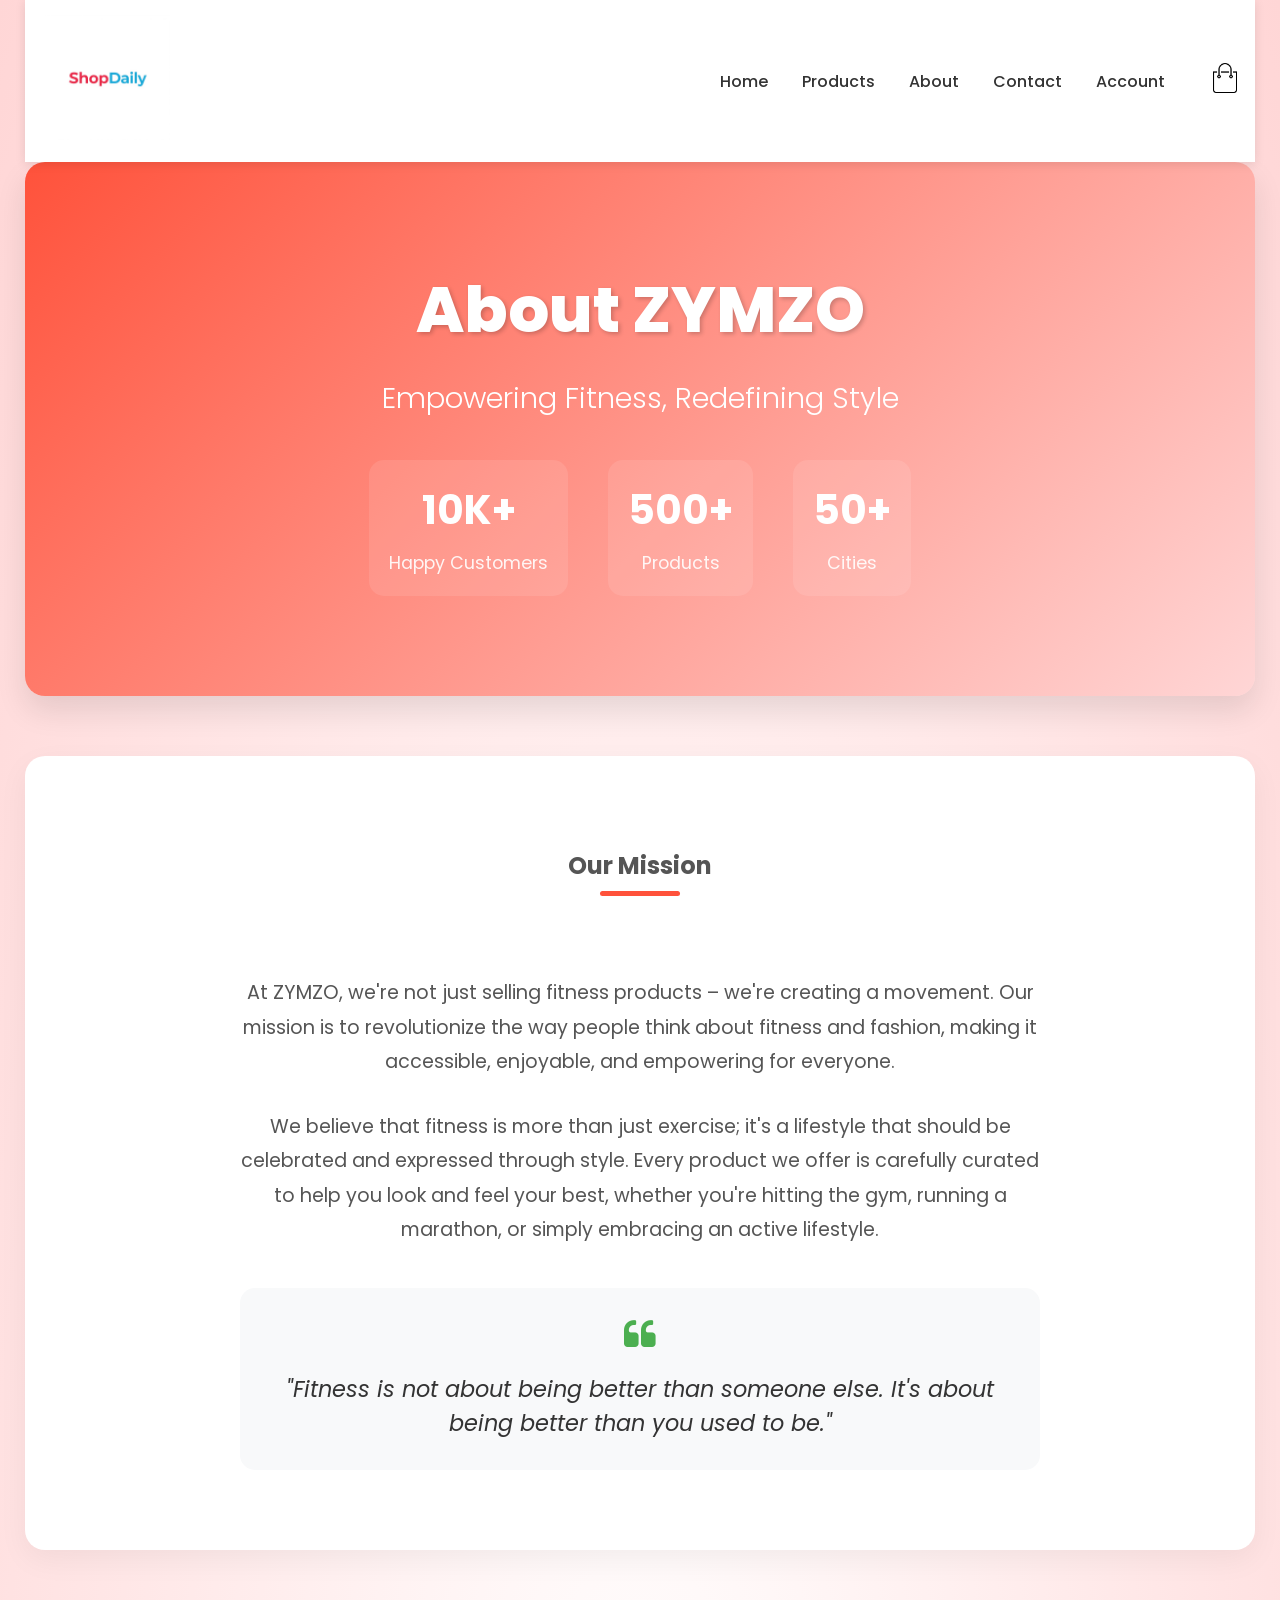
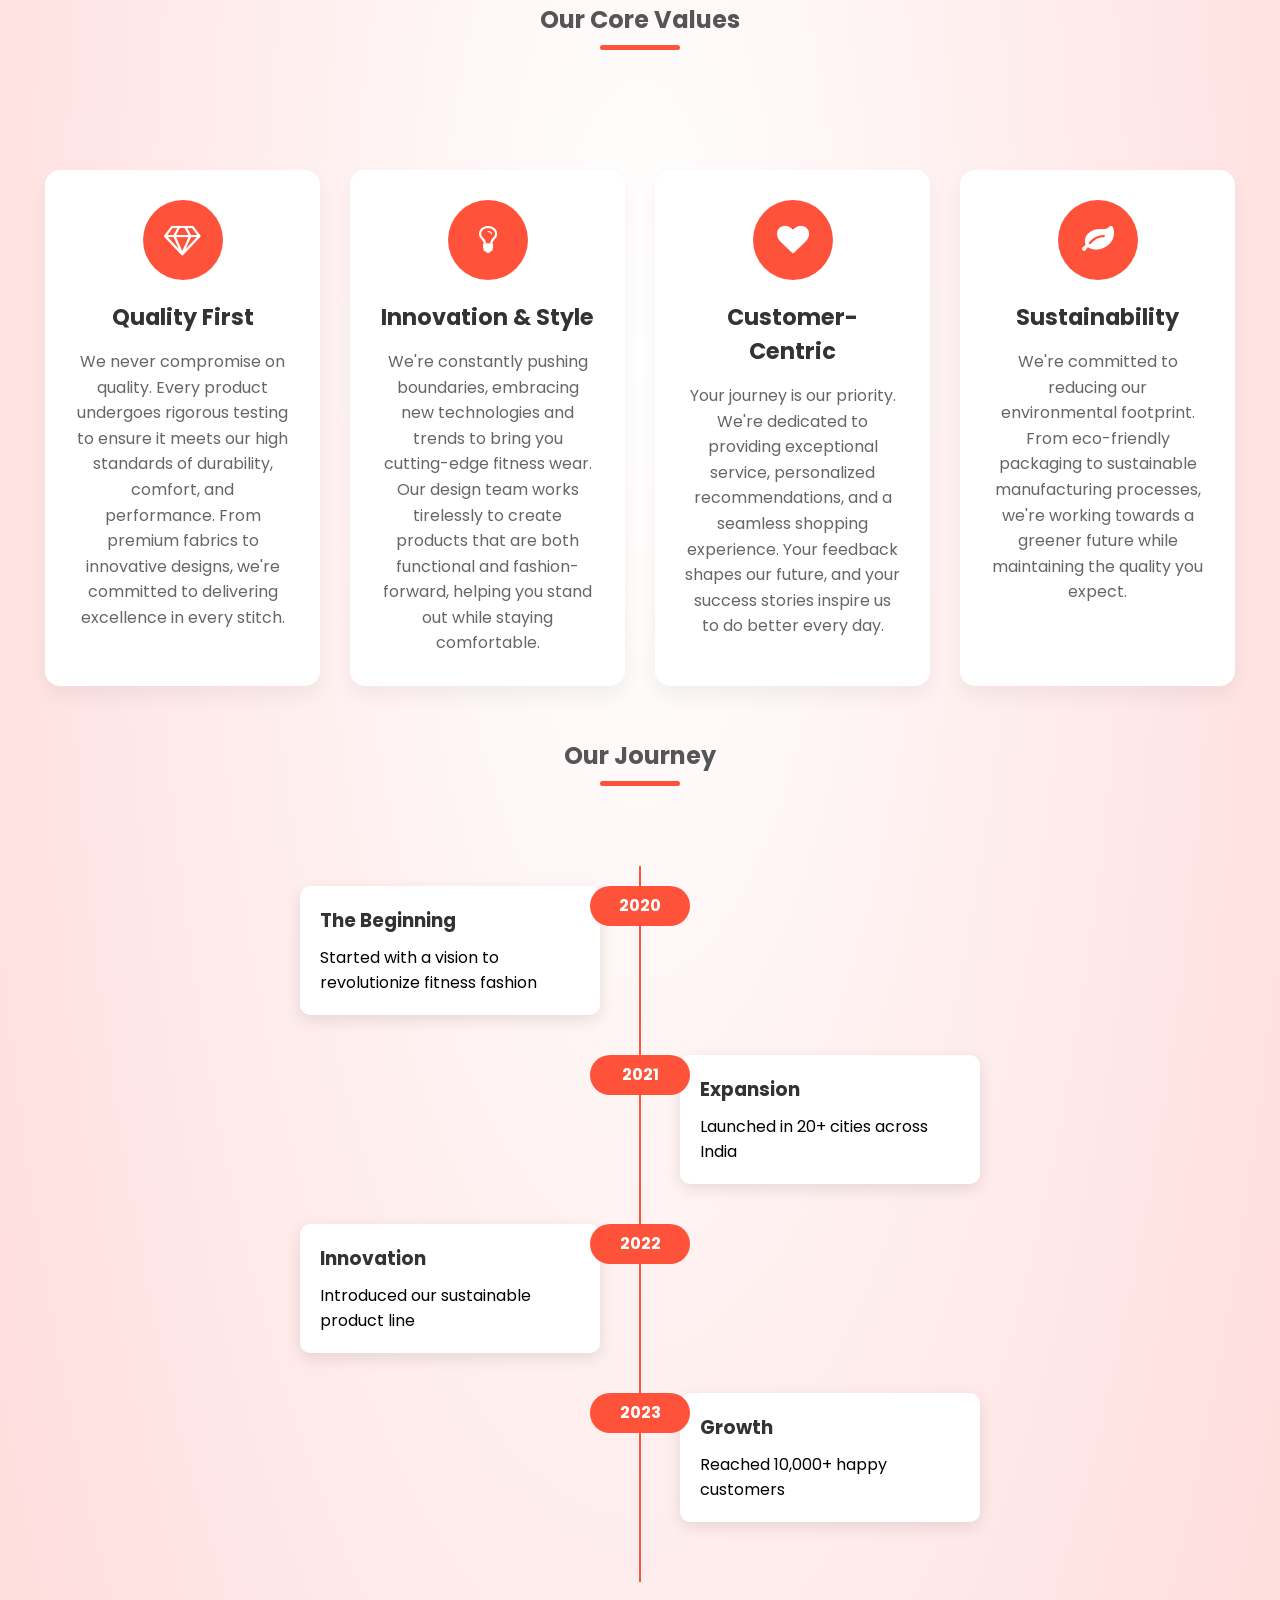
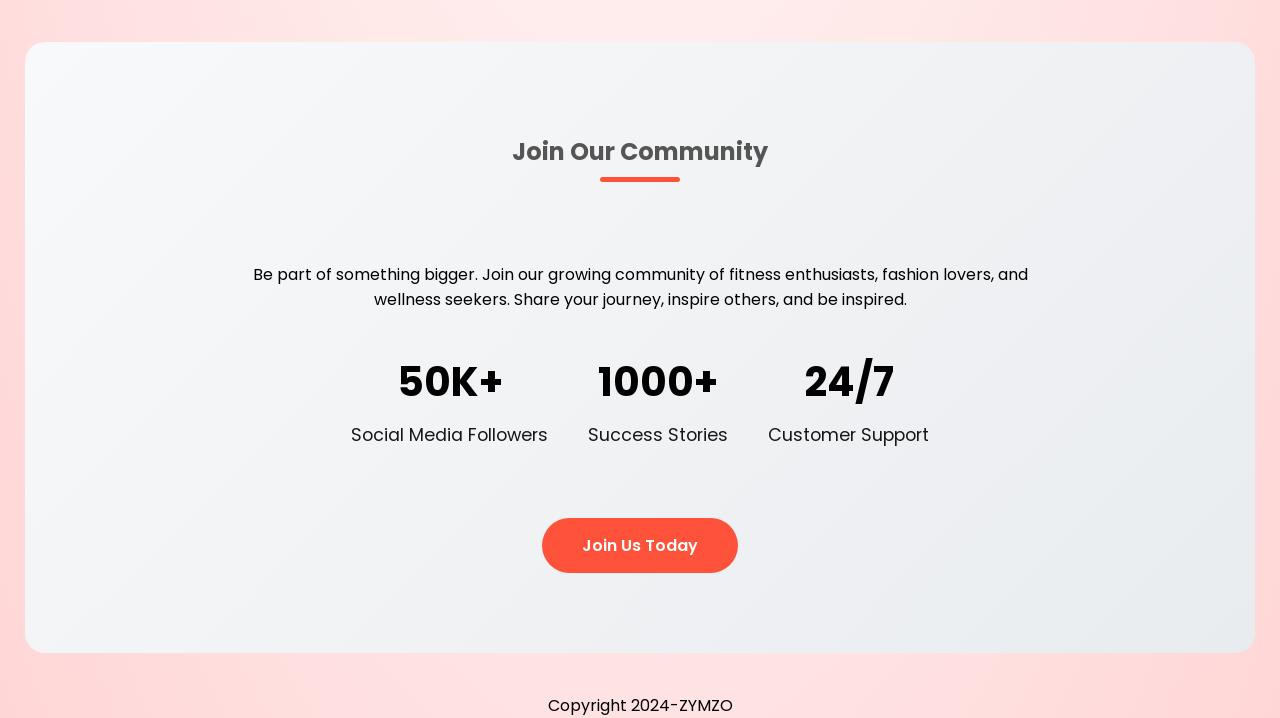
==== commit 3fea9c16: "updated about file" ====
--- a/about.html
+++ b/about.html
@@ -15,7 +15,7 @@
     <div class="main_container">
     <div class="top_navbar">
         <div class="brand_logo">
-           <a href="index.html"><img src="Assets/logo.png" width="125px"></a>
+           <a href="index.html"><img src="/logo image complete.png" width="125px"></a>
         </div>
         <div class="nav_items">
             <div class="nav_menu">
@@ -29,7 +29,7 @@
             </div>
         </div>
         
-        <a href="cart.html"><img src="Assets/cart.png" height="30px" width="30px"></a>
+        <a class="prodanchor" href="cart.html"><img src="/cart.png" height="30px" width="30px"></a>
         <img src="Assets/hamburger_menu_navbar_options_icon_196495.png" height="30px" width="30px" class="mobile_menu" onclick="menutoggle()">
     </div>
     <div class="about_section">
@@ -158,3 +158,4 @@
 <p class="footer_copyright">Copyright 2024-ZYMZO</p>
 </body>
 </html>
+
--- a/style.css
+++ b/style.css
@@ -1956,4 +1956,8 @@
         align-items: flex-start;
     }
 }
-
+.prodanchor{
+    margin-right: 15px;
+}
+
+
